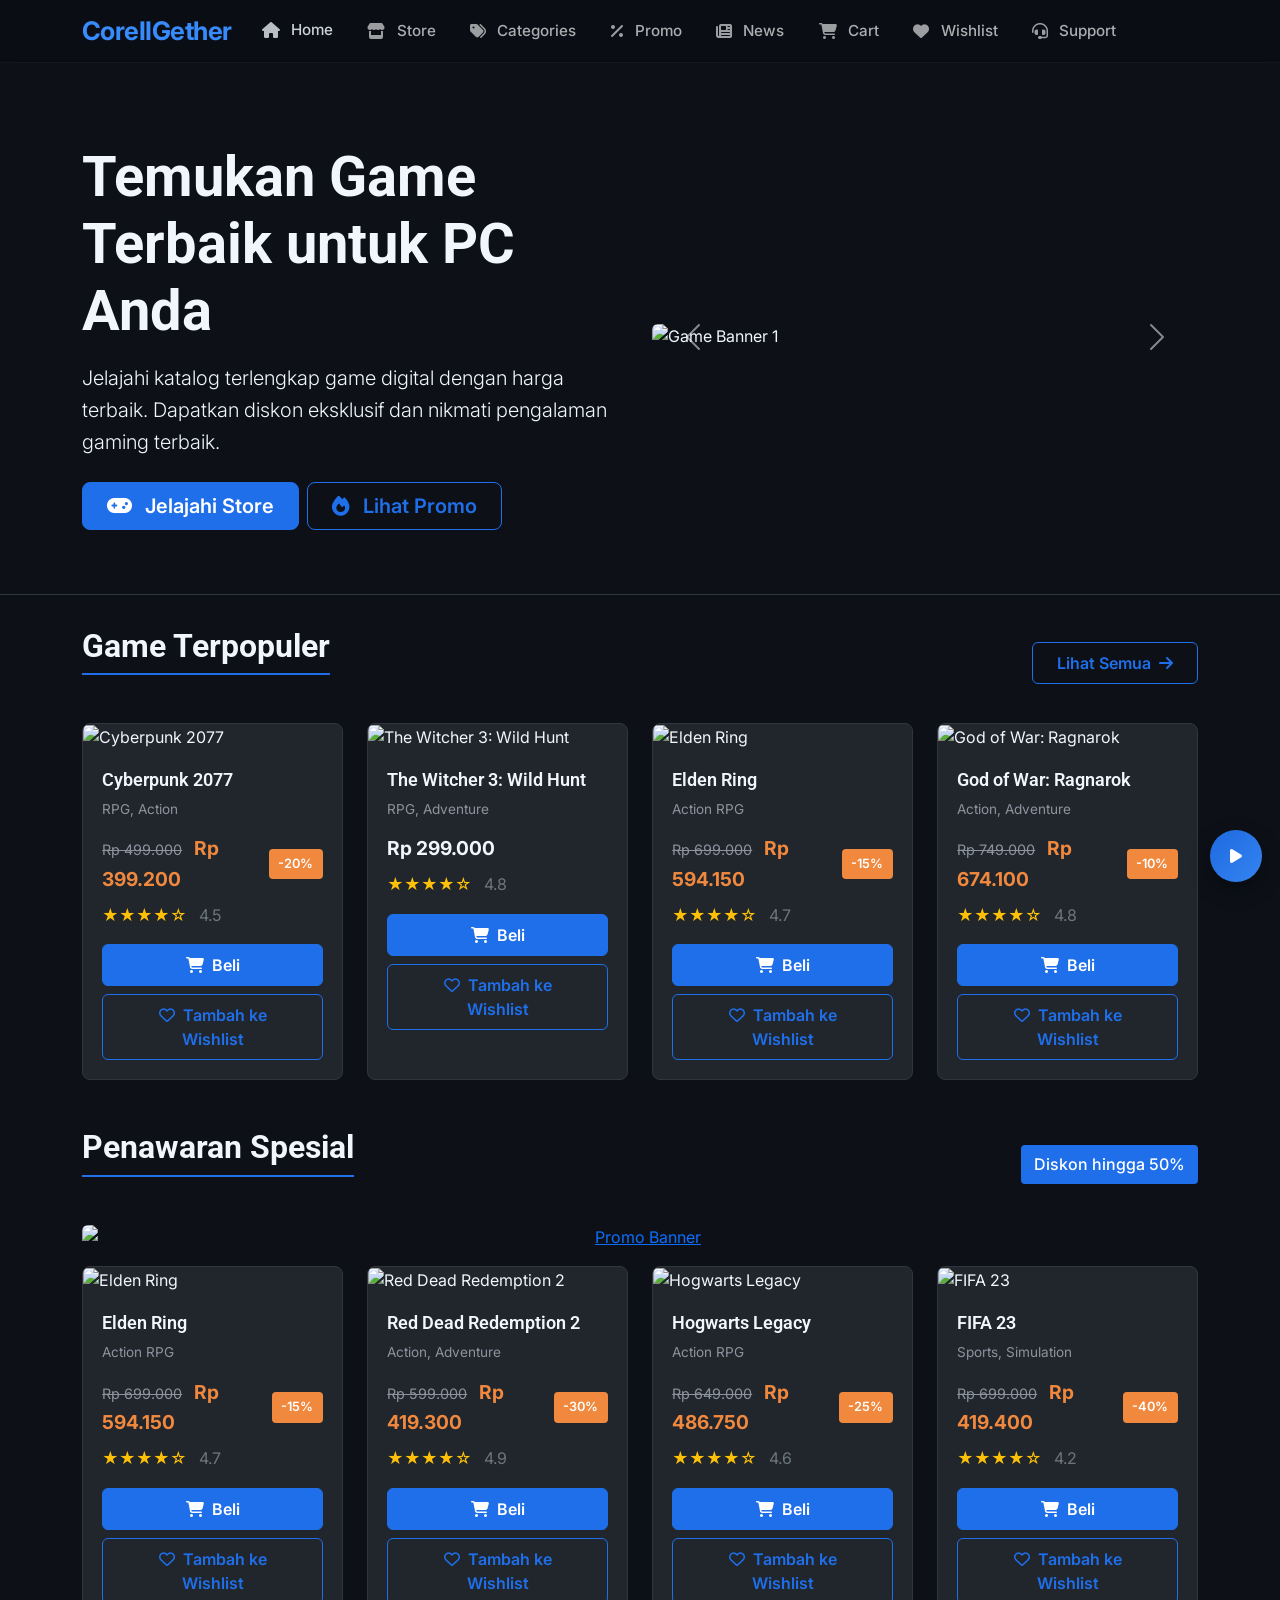
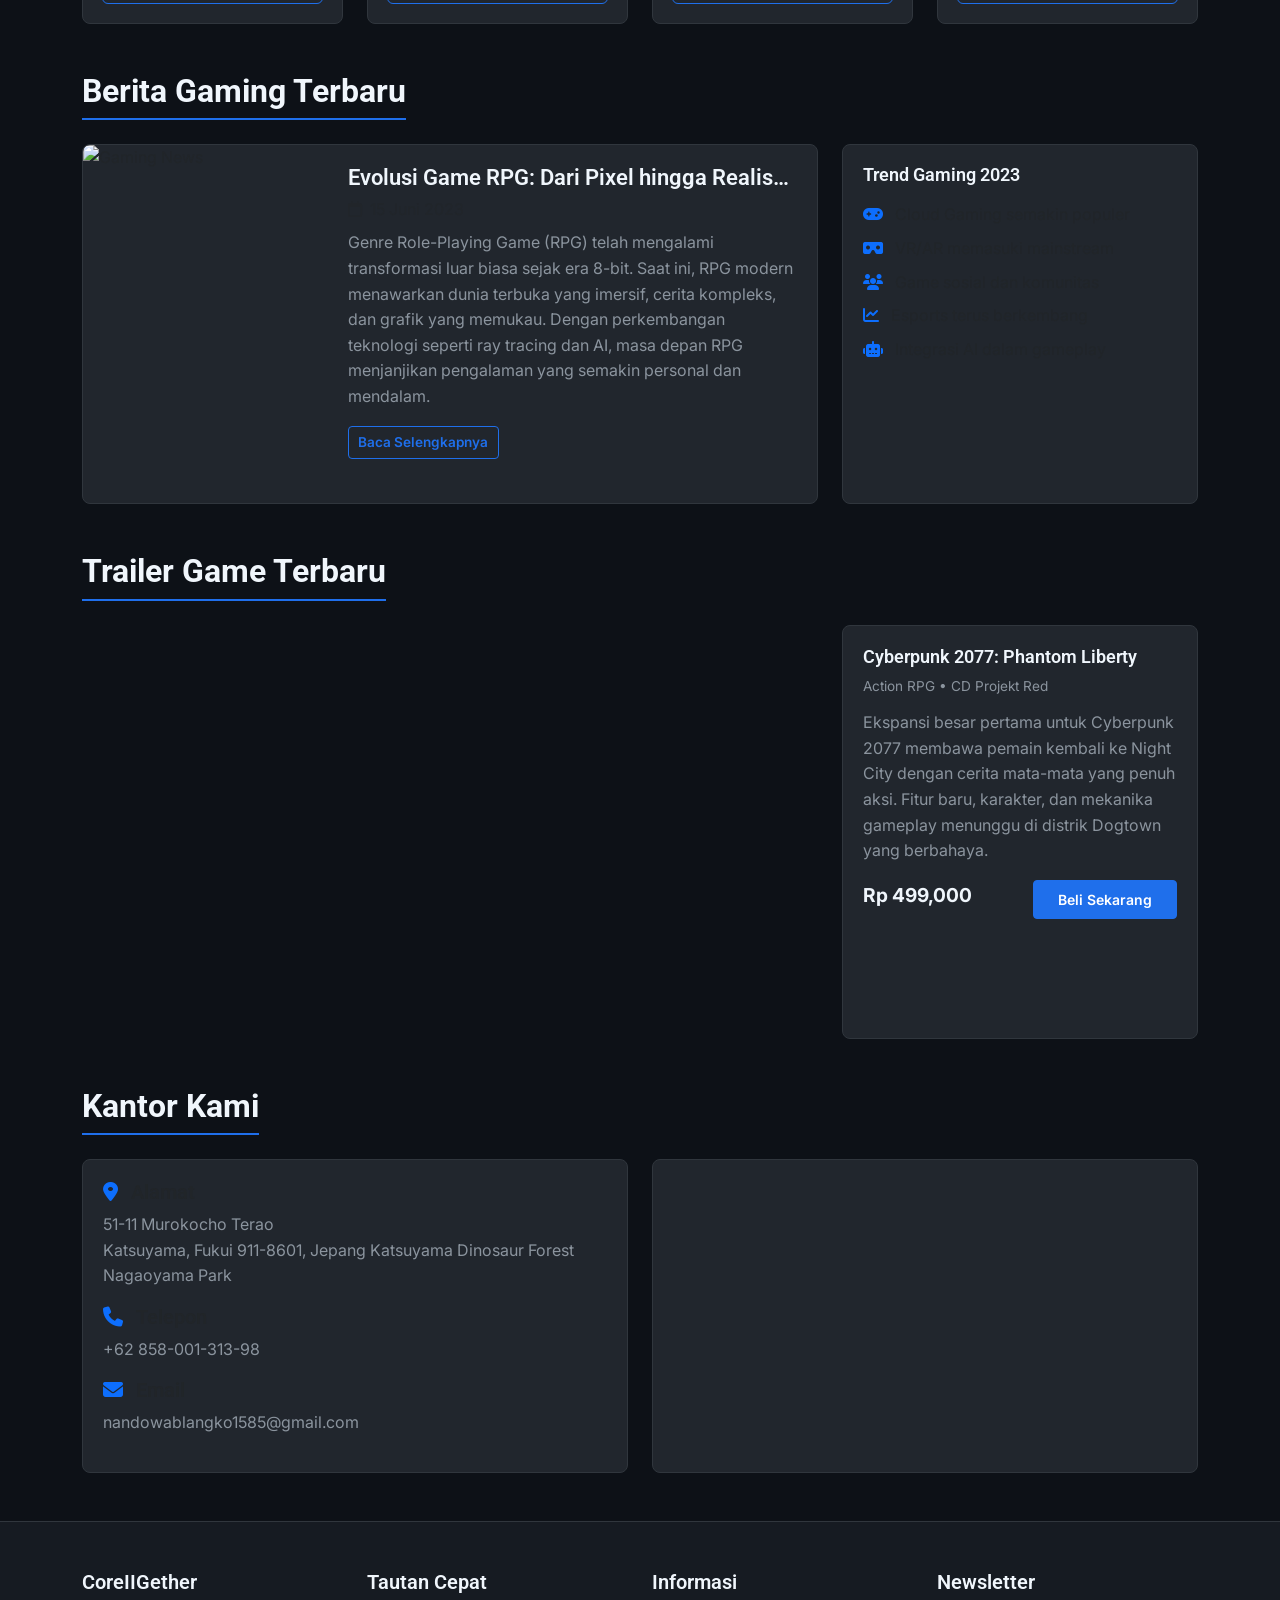
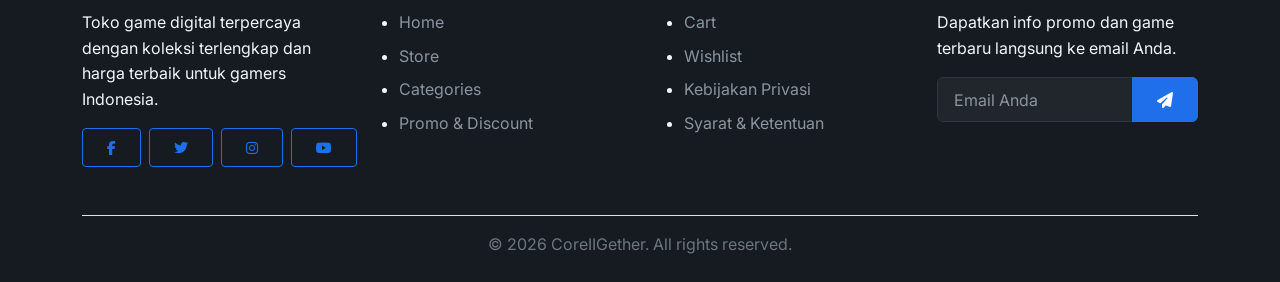
==== index.html @ 4377b531 "Add files via upload" ====
<!DOCTYPE html>
<html lang="id">

<head>
  <meta charset="UTF-8">
  <meta name="viewport" content="width=device-width, initial-scale=1.0">
  <title>CoreIIGether - Toko Game Digital Terlengkap</title>

  <!-- Bootstrap 5 CSS -->
  <link href="https://cdn.jsdelivr.net/npm/bootstrap@5.3.0-alpha1/dist/css/bootstrap.min.css" rel="stylesheet">

  <!-- Font Awesome Icons -->
  <link rel="stylesheet" href="https://cdnjs.cloudflare.com/ajax/libs/font-awesome/6.4.0/css/all.min.css">

  <!-- Google Fonts -->
  <link
    href="https://fonts.googleapis.com/css2?family=Inter:wght@300;400;500;600;700&family=Roboto:wght@300;400;500;700&display=swap"
    rel="stylesheet">

  <!-- Custom CSS -->
  <link rel="stylesheet" href="style.css">
  <link rel="stylesheet" href="bootstrap-custom.css">
</head>

<body>
  <!-- Navigation Bar -->
  <nav class="navbar navbar-expand-lg navbar-dark fixed-top navbar-gamestore">
    <div class="container">
      <a class="navbar-brand" href="index.html">CoreIIGether</a>

      <button class="navbar-toggler" type="button" data-bs-toggle="collapse" data-bs-target="#navbarMain">
        <span class="navbar-toggler-icon"></span>
      </button>

      <div class="collapse navbar-collapse" id="navbarMain">
        <ul class="navbar-nav me-auto mb-2 mb-lg-0">
          <li class="nav-item">
            <a class="nav-link active" href="index.html"><i class="fas fa-home me-1"></i> Home</a>
          </li>
          <li class="nav-item">
            <a class="nav-link" href="store.html"><i class="fas fa-store me-1"></i> Store</a>
          </li>
          <li class="nav-item">
            <a class="nav-link" href="categories.html"><i class="fas fa-tags me-1"></i> Categories</a>
          </li>
          <li class="nav-item">
            <a class="nav-link" href="promo.html"><i class="fas fa-percent me-1"></i> Promo</a>
          </li>
          <li class="nav-item">
            <a class="nav-link" href="news.html"><i class="fas fa-newspaper me-1"></i> News</a>
          </li>
          <li class="nav-item">
            <a class="nav-link" href="cart.html"><i class="fas fa-shopping-cart me-1"></i> Cart</a>
          </li>
          <li class="nav-item">
            <a class="nav-link" href="wishlist.html"><i class="fas fa-heart me-1"></i> Wishlist</a>
          </li>
          <li class="nav-item">
            <a class="nav-link support-link" href="#" role="button"><i class="fas fa-headset me-1"></i> Support</a>
          </li>
        </ul>

        <!-- Compact search: dropdown to keep navbar tidy -->
        <div class="nav-search dropdown ms-3">
          <button class="btn btn-outline-gamestore dropdown-toggle" id="navSearchToggle" data-bs-toggle="dropdown" aria-expanded="false">
            <i class="fas fa-search"></i>
          </button>
          <div class="dropdown-menu dropdown-menu-end p-3">
            <form class="d-flex" id="navSearchForm" onsubmit="return false;">
              <input class="form-control form-control-gamestore me-2" type="search" placeholder="Search games..." id="searchInput">
              <button class="btn btn-primary-gamestore" type="button" id="searchBtn"><i class="fas fa-search"></i></button>
            </form>
          </div>
        </div>
      </div>
    </div>
  </nav>

  <!-- Hero Section -->
  <section class="hero-section">
    <div class="container">
      <div class="row align-items-center">
        <div class="col-lg-6">
          <h1 class="display-4 fw-bold mb-3">Temukan Game Terbaik untuk PC Anda</h1>
          <p class="lead mb-4">Jelajahi katalog terlengkap game digital dengan harga terbaik. Dapatkan diskon eksklusif
            dan nikmati pengalaman gaming terbaik.</p>
          <div class="d-flex flex-wrap gap-2">
            <a href="store.html" class="btn btn-primary-gamestore btn-lg">
              <i class="fas fa-gamepad me-2"></i> Jelajahi Store
            </a>
            <a href="promo.html" class="btn btn-outline-gamestore btn-lg">
              <i class="fas fa-fire me-2"></i> Lihat Promo
            </a>
          </div>
        </div>
        <div class="col-lg-6">
          <div id="heroCarousel" class="carousel slide" data-bs-ride="carousel">
            <div class="carousel-inner rounded">
              <div class="carousel-item active">
                <img
                  src="bahan/cyberpunk_20771.JPG"
                  class="d-block w-100" alt="Game Banner 1">
              </div>
              <div class="carousel-item">
                <img
                  src="bahan/hogwarts_legacy1.JPG"
                  class="d-block w-100" alt="Game Banner 2">
              </div>
              <div class="carousel-item">
                <img
                  src="bahan/fifa23.jpg"
                  class="d-block w-100" alt="Game Banner 3">
              </div>
            </div>
            <button class="carousel-control-prev" type="button" data-bs-target="#heroCarousel" data-bs-slide="prev">
              <span class="carousel-control-prev-icon" aria-hidden="true"></span>
              <span class="visually-hidden">Previous</span>
            </button>
            <button class="carousel-control-next" type="button" data-bs-target="#heroCarousel" data-bs-slide="next">
              <span class="carousel-control-next-icon" aria-hidden="true"></span>
              <span class="visually-hidden">Next</span>
            </button>
          </div>
        </div>
      </div>
    </div>
  </section>

  <!-- Main Content -->
  <main class="container">
    <!-- Featured Games Section -->
    <section class="mb-5">
      <div class="d-flex justify-content-between align-items-center mb-4">
        <h2 class="section-title">Game Terpopuler</h2>
        <a href="store.html" class="btn btn-outline-gamestore">Lihat Semua <i class="fas fa-arrow-right ms-1"></i></a>
      </div>

      <div class="row g-4" id="featuredGames">
        <!-- Game cards will be loaded here by JavaScript -->
      </div>
    </section>

    <!-- Promo Section -->
    <section class="mb-5">
      <div class="d-flex justify-content-between align-items-center mb-4">
        <h2 class="section-title">Penawaran Spesial</h2>
        <span class="badge-gamestore">Diskon hingga 50%</span>
      </div>
      <!-- Promo image link (placeholder) - klik untuk menuju halaman Promo -->
    <div class="mb-3 text-center">
  <a href="promo.html" title="Lihat Penawaran & Promo">
    <img src="bahan/diskon1-removebg-preview.png"
         alt="Promo Banner"
         class="img-fluid rounded mx-auto d-block"
         style="max-height: 100px; width: auto;">
  </a>
</div>


      <div class="row g-4" id="promoGames">
        <!-- Promo game cards will be loaded here by JavaScript -->
      </div>
    </section>

    <!-- News Section -->
    <section class="mb-5">
      <h2 class="section-title mb-4">Berita Gaming Terbaru</h2>

      <div class="row">
        <div class="col-lg-8">
          <div class="card game-card mb-4">
            <div class="row g-0">
              <div class="col-md-4">
                <img
                  src="bahan/brigida.PNG"
                  class="img-fluid rounded-start" alt="Gaming News">
              </div>
              <div class="col-md-8">
                <div class="game-card-body">
                  <h3 class="game-title">Evolusi Game RPG: Dari Pixel hingga Realisme</h3>
                  <p class="text-muted mb-2"><i class="far fa-calendar me-1"></i> 15 Juni 2023</p>
                  <p>Genre Role-Playing Game (RPG) telah mengalami transformasi luar biasa sejak era 8-bit. Saat ini,
                    RPG modern menawarkan dunia terbuka yang imersif, cerita kompleks, dan grafik yang memukau. Dengan
                    perkembangan teknologi seperti ray tracing dan AI, masa depan RPG menjanjikan pengalaman yang
                    semakin personal dan mendalam.</p>
                  <a href="news.html" class="btn btn-outline-gamestore btn-sm">Baca Selengkapnya</a>
                </div>
              </div>
            </div>
          </div>
        </div>

        <div class="col-lg-4">
          <div class="card game-card">
            <div class="game-card-body">
              <h5 class="game-title mb-3">Trend Gaming 2023</h5>
              <ul class="list-unstyled">
                <li class="mb-2"><i class="fas fa-gamepad text-primary me-2"></i> Cloud Gaming semakin populer</li>
                <li class="mb-2"><i class="fas fa-vr-cardboard text-primary me-2"></i> VR/AR memasuki mainstream</li>
                <li class="mb-2"><i class="fas fa-users text-primary me-2"></i> Game sosial dan komunitas</li>
                <li class="mb-2"><i class="fas fa-chart-line text-primary me-2"></i> Esports terus berkembang</li>
                <li><i class="fas fa-robot text-primary me-2"></i> Integrasi AI dalam gameplay</li>
              </ul>
            </div>
          </div>
        </div>
      </div>
    </section>

    <!-- YouTube Embed Section -->
    <section class="mb-5">
      <h2 class="section-title mb-4">Trailer Game Terbaru</h2>

      <div class="row">
        <div class="col-lg-8">
          <div class="ratio ratio-16x9">
            <iframe width="560" height="315" src="https://www.youtube.com/embed/sJbexcm4Trk?si=8P_PNTNAQL2IdhRx" title="YouTube video player" frameborder="0" allow="accelerometer; autoplay; clipboard-write; encrypted-media; gyroscope; picture-in-picture; web-share" referrerpolicy="strict-origin-when-cross-origin" allowfullscreen></iframe>
          </div>
        </div>
        <div class="col-lg-4">
          <div class="card game-card h-100">
            <div class="game-card-body">
              <h4 class="game-title">Cyberpunk 2077: Phantom Liberty</h4>
              <p class="game-genre">Action RPG • CD Projekt Red</p>
              <p>Ekspansi besar pertama untuk Cyberpunk 2077 membawa pemain kembali ke Night City dengan cerita
                mata-mata yang penuh aksi. Fitur baru, karakter, dan mekanika gameplay menunggu di distrik Dogtown yang
                berbahaya.</p>
              <div class="d-flex justify-content-between align-items-center mt-3">
                <span class="game-price">Rp 499,000</span>
                <button class="btn btn-primary-gamestore btn-sm" id="heroBuyBtn" data-game-id="1">Beli Sekarang</button>
              </div>
            </div>
          </div>
        </div>
      </div>
    </section>

    <!-- Inline music player removed: floating control remains at bottom-right -->

    <!-- Contact & Map Section -->
    <section class="mb-5">
      <h2 class="section-title mb-4">Kantor Kami</h2>

      <div class="row">
        <div class="col-lg-6">
          <div class="card game-card h-100">
            <div class="game-card-body">
             
              <div class="mb-3">
                <h5><i class="fas fa-map-marker-alt text-primary me-2"></i> Alamat</h5>
                <p>51-11 Murokocho Terao<br>Katsuyama, Fukui 911-8601, Jepang Katsuyama Dinosaur Forest Nagaoyama Park</p>
              </div>

              <div class="mb-3">
                <h5><i class="fas fa-phone text-primary me-2"></i> Telepon</h5>
                <p>+62 858-001-313-98</p>
              </div>

              <div class="mb-3">
                <h5><i class="fas fa-envelope text-primary me-2"></i> Email</h5>
                <p>nandowablangko1585@gmail.com</p>
              </div>
            </div>
          </div>
        </div>

        <div class="col-lg-6">
          <div class="card game-card h-100">
            <div class="game-card-body p-0">
              <div class="ratio ratio-16x9">
                <iframe 
                src="https://www.google.com/maps/embed?pb=!1m18!1m12!1m3!1d3224.4593565945274!2d136.50408627518908!3d36.08228887246054!2m3!1f0!2f0!3f0!3m2!1i1024!2i768!4f13.1!3m3!1m2!1s0x5ff89af3546bd879%3A0x55d1ff4a7646b4e1!2sMuseum%20Dinosaurus%20Prefektur%20Fukui!5e0!3m2!1sid!2sid!4v1768662453176!5m2!1sid!2sid" width="600" height="450"
                 style="border:0;" allowfullscreen="" loading="lazy" referrerpolicy="no-referrer-when-downgrade"></iframe>
              </div>
            </div>
          </div>
        </div>
      </div>
    </section>
  </main>

  <!-- Footer -->
  <footer class="footer-gamestore">
    <div class="container">
      <div class="row">
        <div class="col-lg-3 col-md-6 mb-4">
      <h5 class="mb-3">CoreIIGether</h5>
          <p>Toko game digital terpercaya dengan koleksi terlengkap dan harga terbaik untuk gamers Indonesia.</p>
          <div class="d-flex mt-3">
            <a href="#" class="btn btn-outline-gamestore btn-sm me-2"><i class="fab fa-facebook-f"></i></a>
            <a href="#" class="btn btn-outline-gamestore btn-sm me-2"><i class="fab fa-twitter"></i></a>
            <a href="#" class="btn btn-outline-gamestore btn-sm me-2"><i class="fab fa-instagram"></i></a>
            <a href="#" class="btn btn-outline-gamestore btn-sm"><i class="fab fa-youtube"></i></a>
          </div>
        </div>

        <div class="col-lg-3 col-md-6 mb-4">
          <h5 class="mb-3">Tautan Cepat</h5>
          <ul class="footer-links">
            <li><a href="index.html">Home</a></li>
            <li><a href="store.html">Store</a></li>
            <li><a href="categories.html">Categories</a></li>
            <li><a href="promo.html">Promo & Discount</a></li>
          </ul>
        </div>

        <div class="col-lg-3 col-md-6 mb-4">
          <h5 class="mb-3">Informasi</h5>
          <ul class="footer-links">
            <li><a href="cart.html">Cart</a></li>
            <li><a href="wishlist.html">Wishlist</a></li>
            <li><a href="#">Kebijakan Privasi</a></li>
            <li><a href="#">Syarat & Ketentuan</a></li>
          </ul>
        </div>

        <div class="col-lg-3 col-md-6 mb-4">
          <h5 class="mb-3">Newsletter</h5>
          <p>Dapatkan info promo dan game terbaru langsung ke email Anda.</p>
          <form id="newsletterForm">
            <div class="input-group mb-3">
              <input type="email" class="form-control form-control-gamestore" placeholder="Email Anda" required>
              <button class="btn btn-primary-gamestore" type="submit"><i class="fas fa-paper-plane"></i></button>
            </div>
          </form>
        </div>
      </div>

      <div class="border-top pt-3 mt-4 text-center">
  <p class="text-secondary mb-0">&copy; 2026 CoreIIGether. All rights reserved.</p>
      </div>
    </div>
  </footer>

  

  <!-- Bootstrap 5 JS Bundle -->
  <script src="https://cdn.jsdelivr.net/npm/bootstrap@5.3.0-alpha1/dist/js/bootstrap.bundle.min.js"></script>

  <!-- Custom JS -->
  <script src="games.js"></script>
  <script src="utils.js"></script>
  <script src="main.js"></script>
</body>

</html>
---- style.css ----
/* style.css - Main custom styles for CoreIIGether */

:root {
  --primary-dark: #0d1117;
  --secondary-dark: #161b22;
  --accent-blue: #1f6feb;
  --accent-blue-light: #388bfd;
  --text-primary: #f0f6fc;
  --text-secondary: #8b949e;
  --card-bg: #21262d;
  --card-border: #30363d;
  --success-color: #238636;
  --warning-color: #f0883e;
}

* {
  margin: 0;
  padding: 0;
  box-sizing: border-box;
}

body {
  font-family: 'Inter', sans-serif;
  background-color: var(--primary-dark);
  color: var(--text-primary);
  line-height: 1.6;
  min-height: 100vh;
  padding-top: 80px;
  /* Untuk memberi ruang pada fixed navbar */
}

body[data-theme="light"] {
  --primary-dark: #f6f8fa;
  --secondary-dark: #ffffff;
  --accent-blue: #0969da;
  --accent-blue-light: #1a7f37;
  --text-primary: #24292f;
  --text-secondary: #57606a;
  --card-bg: #ffffff;
  --card-border: #d0d7de;
  --success-color: #1a7f37;
  --warning-color: #bf8700;
}

h1,
h2,
h3,
h4,
h5,
h6 {
  font-family: 'Roboto', sans-serif;
  font-weight: 600;
}

/* Navbar Styling - Minimal translucent (glass) style for futuristic dark UI */
.navbar-gamestore {
  /* translucent background so page content is slightly visible behind navbar */
  background-color: rgba(6, 10, 15, 0.36) !important;
  -webkit-backdrop-filter: blur(8px);
  backdrop-filter: blur(8px);
  border-bottom: 1px solid rgba(255, 255, 255, 0.03);
  padding: 0.6rem 0;
  box-shadow: none; /* keep it clean and minimal */
  transition: background-color 220ms ease, border-color 220ms ease, transform 220ms ease;
}

/* Keep navbar items on one line and avoid wrapping */
.navbar-gamestore .navbar-collapse {
  white-space: nowrap;
}

.navbar-gamestore .navbar-nav {
  flex-wrap: nowrap; /* prevent wrapping to new line */
  gap: 0.5rem; /* spacing between items */
  align-items: center;
}

.navbar-gamestore .nav-link {
  white-space: nowrap; /* prevent link text wrapping */
  display: inline-flex;
  align-items: center;
}

/* Make the search form compact and not grow/shrink unexpectedly */
.navbar-gamestore form.d-flex {
  flex: 0 0 auto;
}

.navbar-gamestore .input-group {
  min-width: 160px;
  max-width: 300px;
}

/* When viewport is narrow let navbar collapse as usual */
@media (max-width: 991px) {
  .navbar-gamestore .navbar-nav {
    flex-wrap: wrap; /* allow wrapping inside collapsed menu */
  }
  .navbar-gamestore .input-group {
    width: 100%;
    min-width: 0;
  }
}

/* Nav search dropdown styling */
.nav-search .dropdown-toggle {
  height: 40px;
  display: inline-flex;
  align-items: center;
  justify-content: center;
  padding: 0.35rem 0.6rem;
  border-radius: 8px;
}

.nav-search .dropdown-menu {
  /* match navbar glass look */
  background-color: rgba(10, 14, 20, 0.55);
  -webkit-backdrop-filter: blur(6px);
  backdrop-filter: blur(6px);
  border: 1px solid rgba(255,255,255,0.035);
  min-width: 240px;
  box-shadow: 0 10px 30px rgba(2,6,12,0.45);
}

/* animate dropdown (scale + fade) */
.nav-search .dropdown-menu {
  transform: scale(0.95);
  opacity: 0;
  transition: transform 180ms ease, opacity 180ms ease;
  transform-origin: top right;
}

.nav-search .dropdown-menu.show {
  transform: scale(1);
  opacity: 1;
}

/* Floating controls: move search and dark-mode toggle to bottom-right and keep fixed */
.nav-search {
  position: fixed;
  right: 20px;
  bottom: 20px;
  z-index: 1080; /* above most UI elements */
  display: flex;
  align-items: center;
  gap: 0.5rem;
  pointer-events: auto;
}

.nav-search .dropdown-toggle {
  display: none; /* hide top toggle button, we'll show the search input directly */
}

.nav-search .dropdown-menu {
  position: static !important;
  display: flex !important;
  align-items: center;
  gap: 0.5rem;
  padding: 0.45rem 0.6rem !important;
  min-width: 260px;
  border-radius: 12px;
}

.nav-search .form-control {
  width: 170px;
  padding: 0.45rem 0.6rem;
  border-radius: 8px;
  border: 1px solid rgba(255,255,255,0.04);
  background-color: rgba(10,14,20,0.45);
  color: var(--text-primary);
  box-shadow: none;
}

#searchBtn {
  padding: 0.35rem 0.6rem;
  border-radius: 8px;
}

/* Dark mode toggle floating button */
#darkModeToggle {
  position: fixed;
  right: 20px;
  bottom: 84px; /* sits above the search bar */
  z-index: 1080;
  width: 44px;
  height: 44px;
  padding: 0.35rem;
  display: inline-flex;
  align-items: center;
  justify-content: center;
  border-radius: 10px;
  background-color: rgba(6,10,15,0.42);
  border: 1px solid rgba(255,255,255,0.035);
}

/* Adjust icon size inside the floating controls */
#darkModeToggle i,
.nav-search .fa-search {
  font-size: 1.05rem;
  color: var(--text-primary);
}

/* On very small screens, compress the controls a bit */
@media (max-width: 420px) {
  .nav-search .form-control { width: 120px; }
  #darkModeToggle { right: 12px; bottom: 72px; }
  .nav-search { right: 12px; bottom: 12px; }
}

/* Floating music control (bottom-right) */
.floating-music {
  position: fixed;
  right: 18px;
  bottom: 18px;
  z-index: 2000;
  display: flex;
  align-items: center;
  gap: 8px;
}
.floating-music button#floatingMusicBtn {
  width: 52px;
  height: 52px;
  border-radius: 999px;
  display: inline-flex;
  align-items: center;
  justify-content: center;
  background: linear-gradient(135deg, rgba(31,111,235,0.95), rgba(56,139,253,0.95));
  color: #fff;
  border: none;
  box-shadow: 0 8px 20px rgba(2,6,12,0.45);
  cursor: pointer;
  transition: transform 160ms ease, box-shadow 160ms ease, opacity 160ms ease;
}
.floating-music button#floatingMusicBtn:active { transform: scale(0.96); }
.floating-music button#floatingMusicBtn .fa { font-size: 1.05rem; }
.floating-music .floating-label {
  background: rgba(6,10,15,0.6);
  color: var(--text-primary);
  padding: 6px 10px;
  border-radius: 8px;
  font-size: 0.85rem;
  display: none; /* hidden by default, can be enabled if desired */
}

@media (max-width: 420px) {
  .floating-music { right: 12px; bottom: 12px; }
  .floating-music .floating-label { display: none; }
}

.nav-search .form-control {
  background-color: var(--card-bg);
  border: 1px solid var(--card-border);
  color: var(--text-primary);
}

.nav-search .btn-primary-gamestore {
  padding: 0.35rem 0.8rem;
}

/* On small screens keep search full width inside dropdown */
@media (max-width: 576px) {
  .nav-search .dropdown-menu {
    min-width: 200px;
  }
}

.navbar-brand {
  font-weight: 700;
  font-size: 1.6rem;
  color: var(--accent-blue-light) !important;
  letter-spacing: -0.02em;
}

.navbar-brand span {
  color: var(--text-primary);
  font-weight: 600;
}

.nav-link {
  color: rgba(255,255,255,0.78) !important; /* visible over translucent background */
  font-weight: 500;
  margin: 0 6px;
  transition: color 180ms ease, transform 160ms ease;
  opacity: 0.85;
  display: inline-flex;
  align-items: center;
  gap: 0.45rem;
}

.nav-link svg,
.nav-link .fa,
.nav-link i {
  opacity: 0.9;
  font-size: 1.05rem;
}

.nav-link:hover,
.nav-link.active {
  color: var(--text-primary) !important;
  opacity: 1;
  transform: translateY(-1px);
}

.navbar-toggler {
  border-color: rgba(255,255,255,0.06);
}

.navbar-toggler-icon {
  background-image: url("data:image/svg+xml,%3csvg xmlns='http://www.w3.org/2000/svg' viewBox='0 0 30 30'%3e%3cpath stroke='rgba%28255, 255, 255, 0.82%29' stroke-linecap='round' stroke-miterlimit='10' stroke-width='2' d='M4 7h22M4 15h22M4 23h22'/%3e%3c/svg%3e");
}

body[data-theme="light"] .navbar-toggler-icon {
  background-image: url("data:image/svg+xml,%3csvg xmlns='http://www.w3.org/2000/svg' viewBox='0 0 30 30'%3e%3cpath stroke='rgba%280, 0, 0, 0.7%29' stroke-linecap='round' stroke-miterlimit='10' stroke-width='2' d='M4 7h22M4 15h22M4 23h22'/%3e%3c/svg%3e");
}

/* Compact / minimal navbar tweaks to make menu rapi */
.navbar-gamestore {
  padding: 0.35rem 0;
}
.navbar-gamestore .navbar-nav {
  gap: 0.4rem;
}
.navbar-gamestore .nav-link {
  padding: 0.25rem 6px;
  font-size: 0.95rem;
  opacity: 0.85;
}
.navbar-gamestore .nav-link i {
  font-size: 1rem;
}

/* Wishlist card — dark, subtle, and esthetic */
.wishlist-card {
  background-color: rgba(255,255,255,0.02); /* very subtle light on dark */
  border: 1px solid rgba(255,255,255,0.035);
  color: var(--text-primary);
  box-shadow: 0 6px 18px rgba(2,6,12,0.45);
}
.wishlist-card .fw-bold {
  color: var(--text-primary);
}
.wishlist-card .text-secondary {
  color: var(--text-secondary);
}
.wishlist-card img {
  border-radius: 8px;
  box-shadow: 0 4px 8px rgba(0,0,0,0.35);
}
.wishlist-card .wishlist-add-cart {
  min-width: 120px;
}

/* Ensure cards look good in light theme as well */
body[data-theme="light"] .wishlist-card {
  background-color: var(--card-bg);
  border-color: var(--card-border);
}

/* Hero Section */
.hero-section {
  background: linear-gradient(rgba(13, 17, 23, 0.9), rgba(13, 17, 23, 0.9)), url("bahan/bg_game.jpg");
  background-size: cover;
  background-position: center;
  padding: 4rem 0;
  border-bottom: 1px solid var(--card-border);
  margin-bottom: 2rem;
}

body[data-theme="light"] .hero-section {
  background: linear-gradient(rgba(246, 248, 250, 0.9), rgba(246, 248, 250, 0.9)), url("bahan/bg_game.jpg");
}

/* Game Card Styling */
.game-card {
  background-color: var(--card-bg);
  border: 1px solid var(--card-border);
  border-radius: 8px;
  overflow: hidden;
  transition: transform 0.3s, box-shadow 0.3s, border-color 0.3s;
  height: 100%;
  cursor: pointer;
}

.game-card:hover {
  transform: translateY(-5px);
  box-shadow: 0 10px 20px rgba(0, 0, 0, 0.2);
  border-color: var(--accent-blue);
}

.game-card img {
  width: 100%;
  height: 200px;
  object-fit: cover;
  transition: transform 0.3s;
}

.game-card:hover img {
  transform: scale(1.05);
}

.game-card-body {
  padding: 1.2rem;
}

.game-title {
  font-size: 1.1rem;
  font-weight: 600;
  margin-bottom: 0.5rem;
  color: var(--text-primary);
  white-space: nowrap;
  overflow: hidden;
  text-overflow: ellipsis;
}

.game-genre {
  font-size: 0.85rem;
  color: var(--text-secondary);
  margin-bottom: 0.8rem;
}

.game-price {
  font-size: 1.2rem;
  font-weight: 700;
  color: var(--text-primary);
  margin-bottom: 0.5rem;
}

.game-price.discount {
  color: var(--warning-color);
}

.original-price {
  text-decoration: line-through;
  color: var(--text-secondary);
  font-size: 0.9rem;
  margin-right: 0.5rem;
}

/* Button Styling */
.btn-primary-gamestore {
  background-color: var(--accent-blue);
  border-color: var(--accent-blue);
  color: white;
  font-weight: 600;
  padding: 0.5rem 1.5rem;
  transition: background-color 0.3s, border-color 0.3s, transform 0.2s;
}

.btn-primary-gamestore:hover {
  background-color: var(--accent-blue-light);
  border-color: var(--accent-blue-light);
  transform: translateY(-2px);
}

.btn-outline-gamestore {
  background-color: transparent;
  border-color: var(--accent-blue);
  color: var(--accent-blue);
  font-weight: 600;
  padding: 0.5rem 1.5rem;
  transition: all 0.3s;
}

.btn-outline-gamestore:hover {
  background-color: var(--accent-blue);
  color: white;
}

/* Section Styling */
.section-title {
  color: var(--text-primary);
  font-weight: 700;
  margin-bottom: 1.5rem;
  padding-bottom: 0.5rem;
  border-bottom: 2px solid var(--accent-blue);
  display: inline-block;
}

/* Footer Styling */
.footer-gamestore {
  background-color: var(--secondary-dark);
  border-top: 1px solid var(--card-border);
  padding: 3rem 0 1.5rem;
  margin-top: 3rem;
}

.footer-links h5 {
  color: var(--text-primary);
  margin-bottom: 1rem;
  font-size: 1.1rem;
}

.footer-links ul {
  list-style: none;
  padding-left: 0;
}

.footer-links li {
  margin-bottom: 0.5rem;
}

.footer-links a {
  color: var(--text-secondary);
  text-decoration: none;
  transition: color 0.3s;
}

.footer-links a:hover {
  color: var(--accent-blue-light);
}

/* Badge Styling */
.badge-gamestore {
  background-color: var(--accent-blue);
  color: white;
  font-weight: 500;
  padding: 0.4rem 0.8rem;
  border-radius: 4px;
}

.badge-discount {
  background-color: var(--warning-color);
  color: white;
  font-weight: 600;
  padding: 0.3rem 0.6rem;
  border-radius: 4px;
  font-size: 0.8rem;
}

/* Slightly increase modal text contrast */
.modal-content.bg-dark { background-color: rgba(8,10,12,0.96); }

/* Game Detail Page */
.game-detail-hero {
  background: linear-gradient(rgba(13, 17, 23, 0.8), rgba(13, 17, 23, 0.9)), url('https://images.unsplash.com/photo-1534423861386-85a16f5d13fd?ixlib=rb-4.0.3&ixid=M3wxMjA3fDB8MHxwaG90by1wYWdlfHx8fGVufDB8fHx8fA%3D%3D&auto=format&fit=crop&w=1770&q=80');
  background-size: cover;
  background-position: center;
  padding: 3rem 0;
  border-bottom: 1px solid var(--card-border);
  margin-bottom: 2rem;
}

body[data-theme="light"] .game-detail-hero {
  background: linear-gradient(rgba(246, 248, 250, 0.8), rgba(246, 248, 250, 0.9)), url('https://images.unsplash.com/photo-1534423861386-85a16f5d13fd?ixlib=rb-4.0.3&ixid=M3wxMjA3fDB8MHxwaG90by1wYWdlfHx8fGVufDB8fHx8fA%3D%3D&auto=format&fit=crop&w=1770&q=80');
}

/* Loading Animation */
.loading-spinner {
  display: inline-block;
  width: 50px;
  height: 50px;
  border: 3px solid rgba(31, 111, 235, 0.3);
  border-radius: 50%;
  border-top-color: var(--accent-blue);
  animation: spin 1s ease-in-out infinite;
}

@keyframes spin {
  to {
    transform: rotate(360deg);
  }
}

/* Fade In Animation */
.fade-in {
  animation: fadeIn 0.5s ease-in;
}

@keyframes fadeIn {
  from {
    opacity: 0;
  }

  to {
    opacity: 1;
  }
}

/* Responsive Adjustments */
@media (max-width: 768px) {
  body {
    padding-top: 70px;
  }

  .hero-section {
    padding: 2rem 0;
  }

  

  .display-4 {
    font-size: 2rem;
  }
}

/* News page tweaks */
.card.game-card .row.g-0 { align-items: stretch; }
.card.game-card .col-md-4 img,
.card.game-card .col-md-4 .img-fluid {
  width: 100%;
  height: 200px; /* limit height to avoid huge empty areas */
  object-fit: cover;
  display: block;
  border-radius: 0; /* rounded handled by parent */
}
.card.game-card .game-card-body { padding: 1.25rem; }
.card.game-card h3.game-title { font-size: 1.35rem; margin-bottom: 0.35rem; }
.card.game-card h4.game-title { font-size: 1.15rem; }
.card.game-card p { color: var(--text-secondary); }

/* Sidebar links in news */
aside .list-unstyled a {
  color: var(--text-primary);
  text-decoration: none;
  transition: color 160ms ease;
}
aside .list-unstyled a:hover {
  color: var(--accent-blue-light);
  text-decoration: underline;
}

/* Make 'Baca Selengkapnya' small button consistent */
.card.game-card .btn-outline-gamestore.btn-sm {
  padding: 0.35rem 0.6rem;
  font-size: 0.85rem;
}

/* News page: simpler, remove hover effects and hide 'Baca Selengkapnya' buttons */
.news-page .game-card {
  cursor: default;
}
.news-page .game-card:hover {
  transform: none !important;
  box-shadow: none !important;
}
.news-page .btn-outline-gamestore.btn-sm { display: none !important; }
.news-page .card.game-card .game-card-body { padding: 1rem; }
.news-page .card.game-card h3.game-title { font-size: 1.25rem; }
.news-page .card.game-card img { border-radius: 6px; }

/* Sidebar small article cards */
.sidebar-card-list { display: flex; flex-direction: column; }
.sidebar-article-card { gap: 0.6rem; }
.sidebar-thumb { width: 72px; height: 56px; object-fit: cover; border-radius: 6px; flex-shrink: 0; }
.sidebar-link { color: var(--text-primary); text-decoration: none; }
.sidebar-link:hover, .sidebar-link:focus { color: var(--accent-blue-light); text-decoration: underline; }

@media (max-width: 991px) {
  .sidebar-thumb { width: 64px; height: 48px; }
}
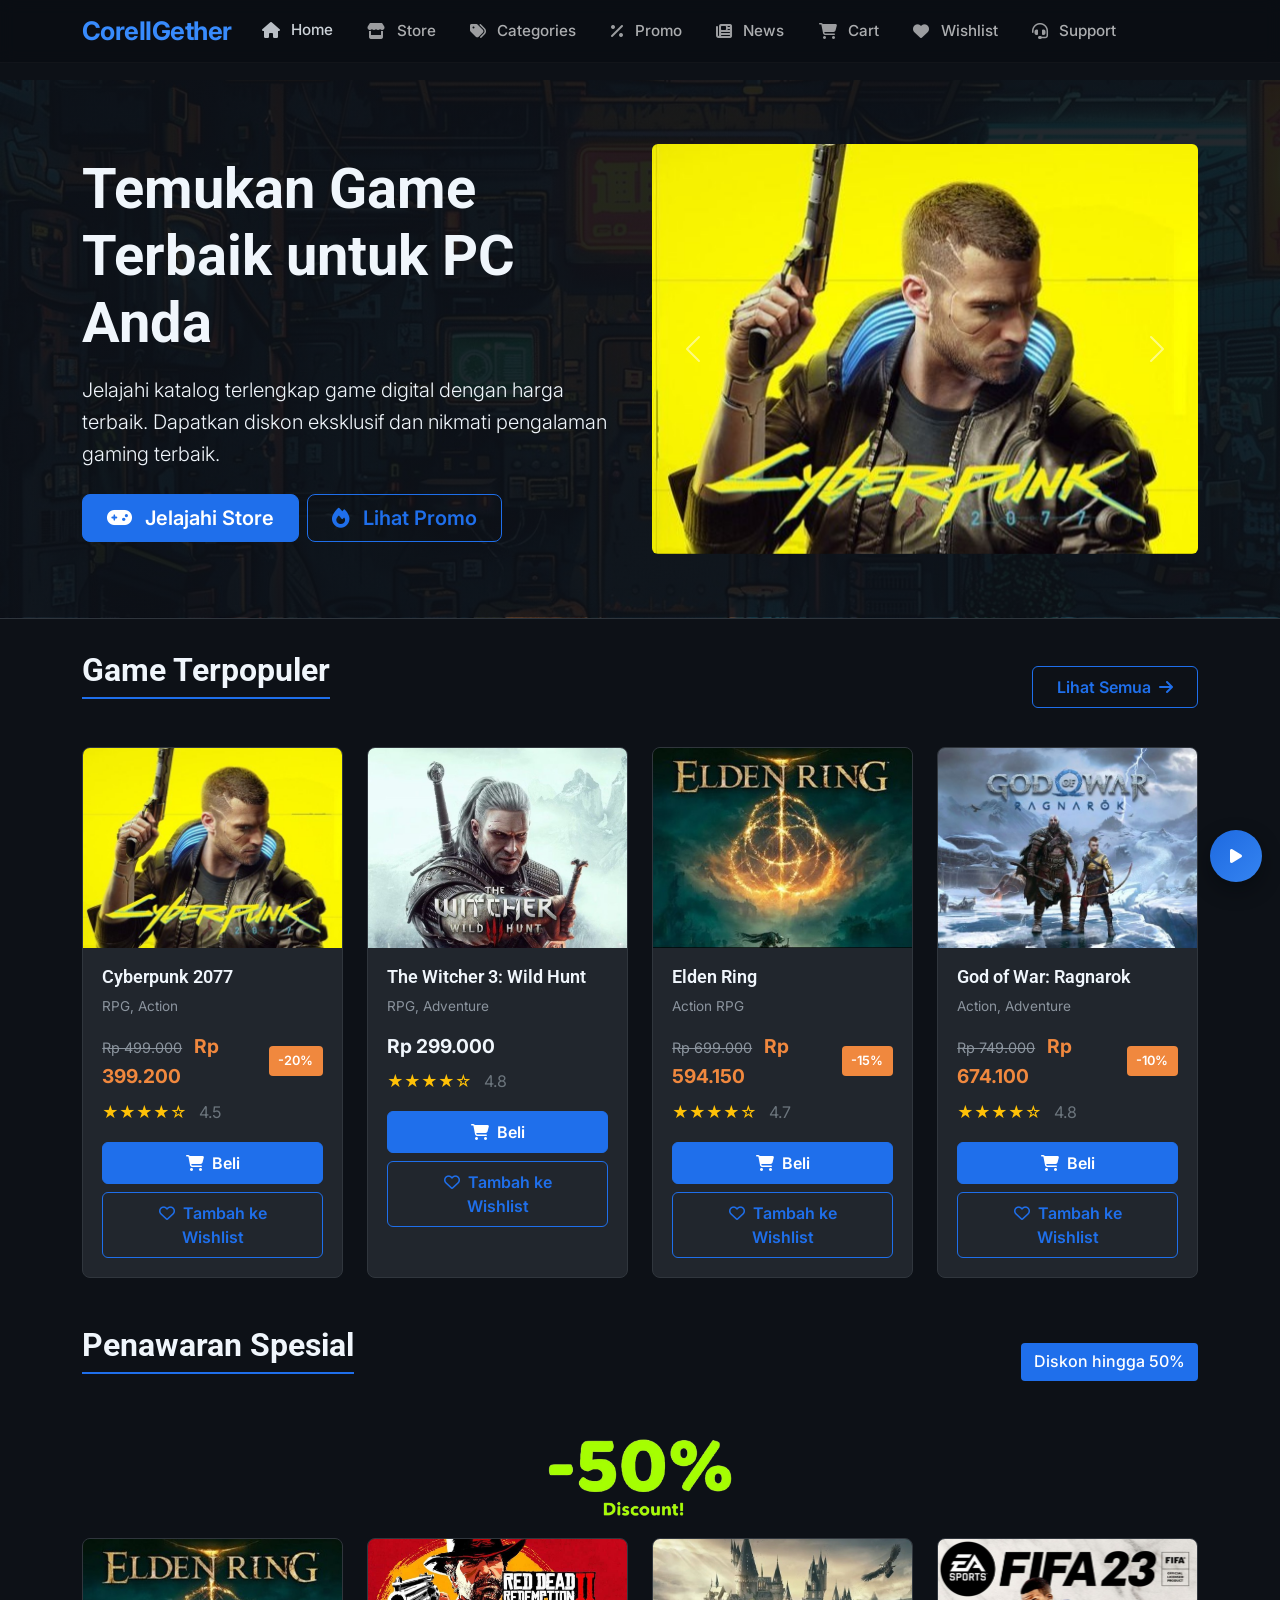
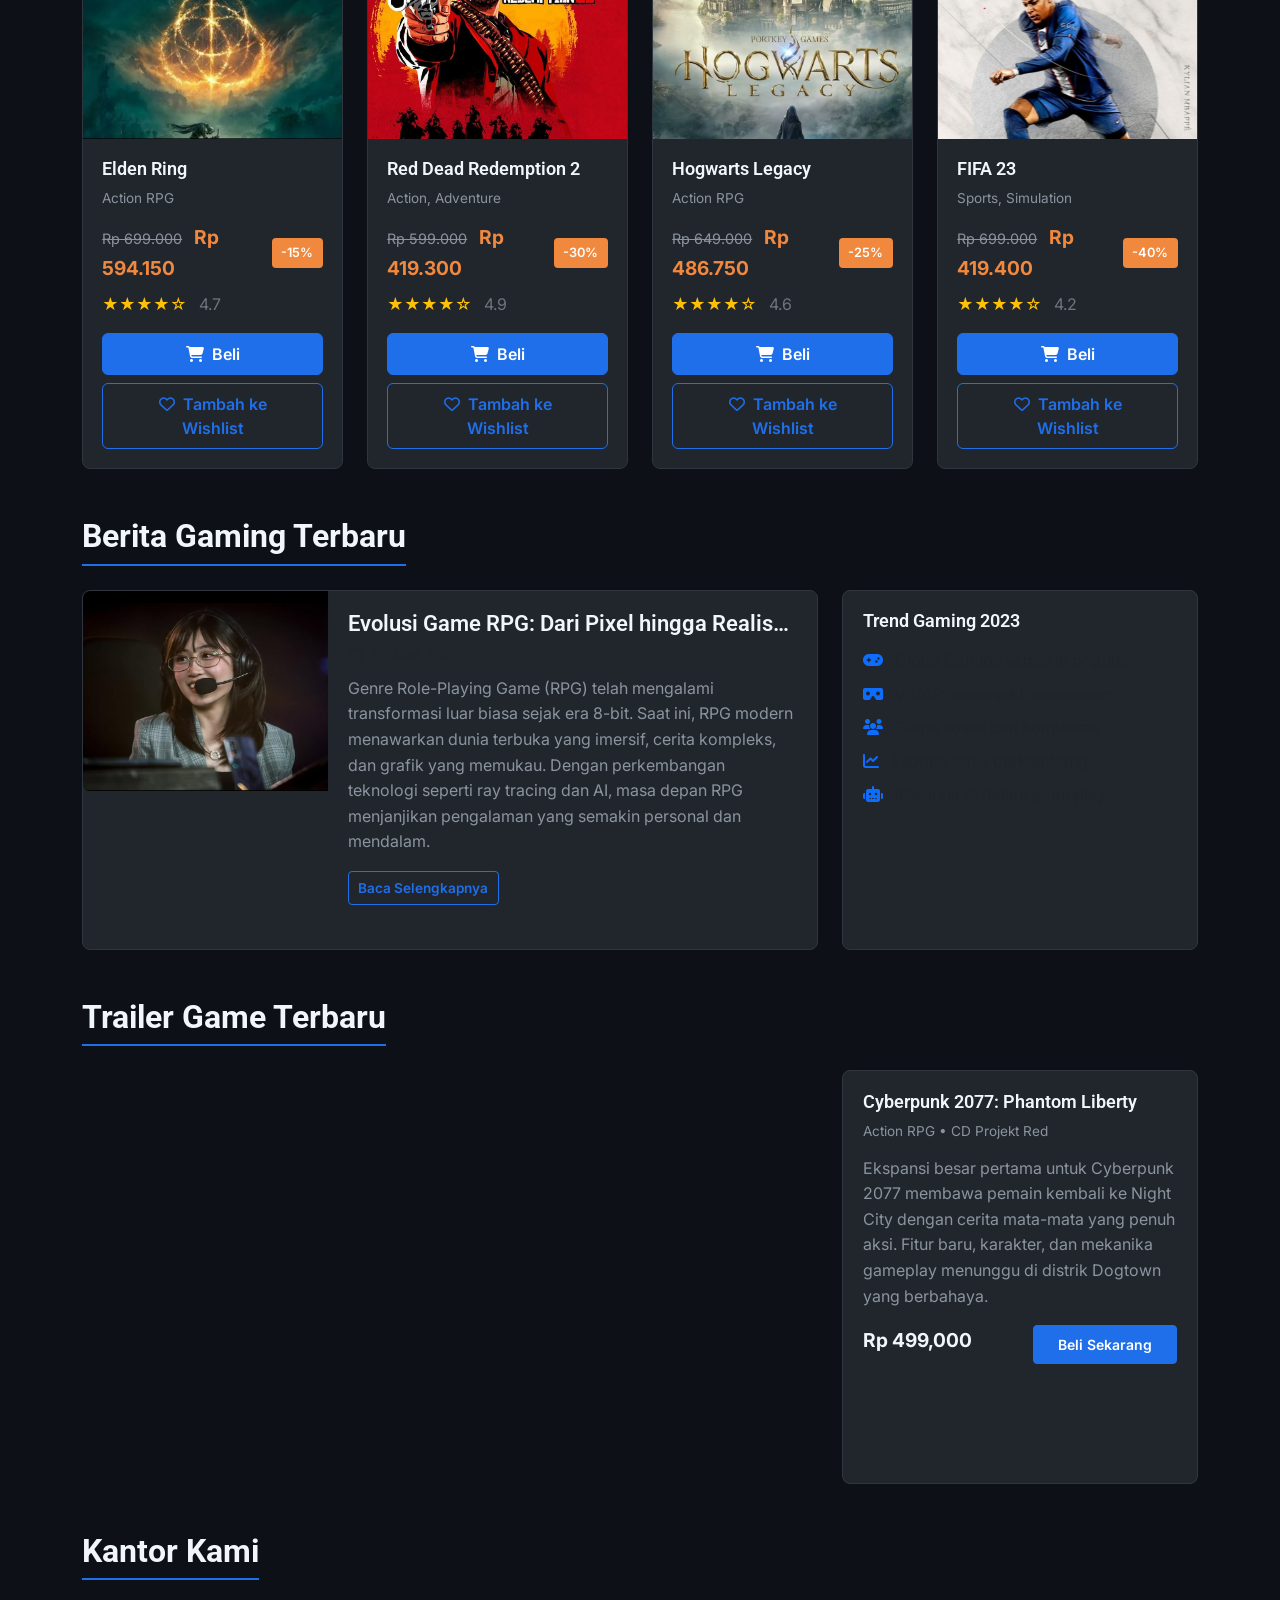
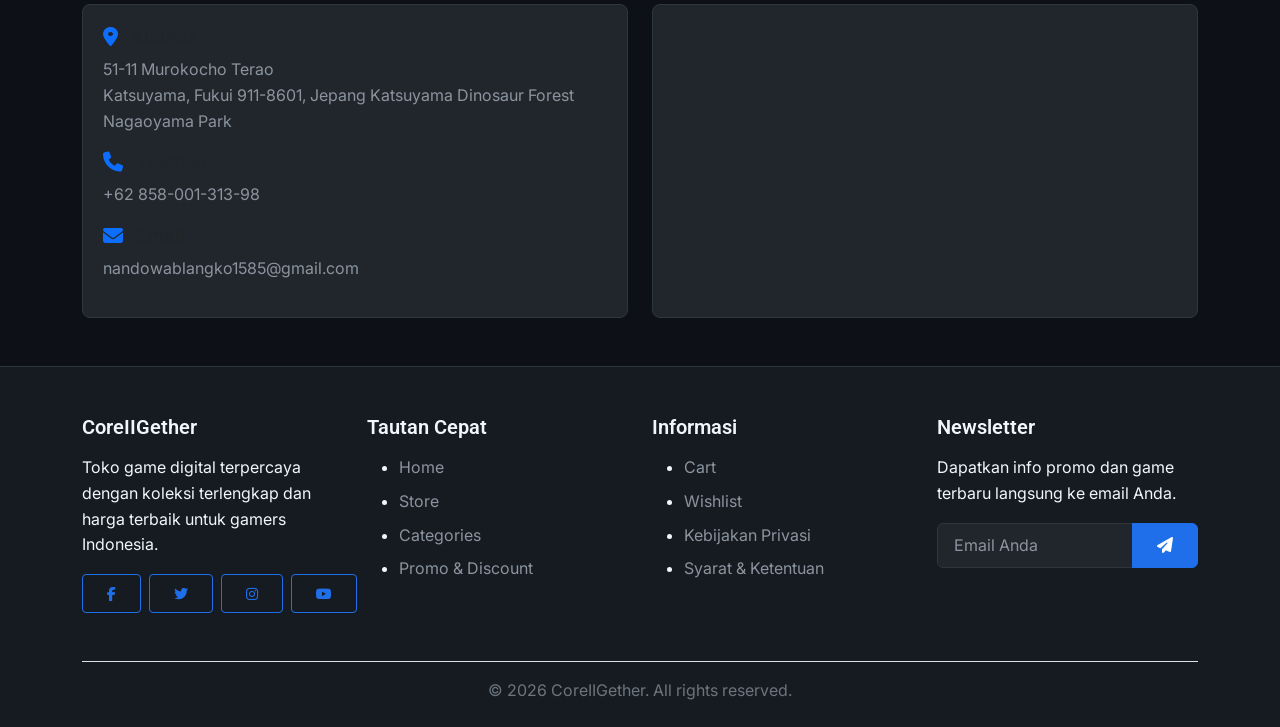
==== commit c2ee844c: "Update index.html" ====
--- a/index.html
+++ b/index.html
@@ -172,7 +172,7 @@
             <div class="row g-0">
               <div class="col-md-4">
                 <img
-                  src="bahan/brigida.PNG"
+                  src="bahan/brigida.png"
                   class="img-fluid rounded-start" alt="Gaming News">
               </div>
               <div class="col-md-8">
@@ -343,4 +343,4 @@
   <script src="main.js"></script>
 </body>
 
-</html>+</html>
